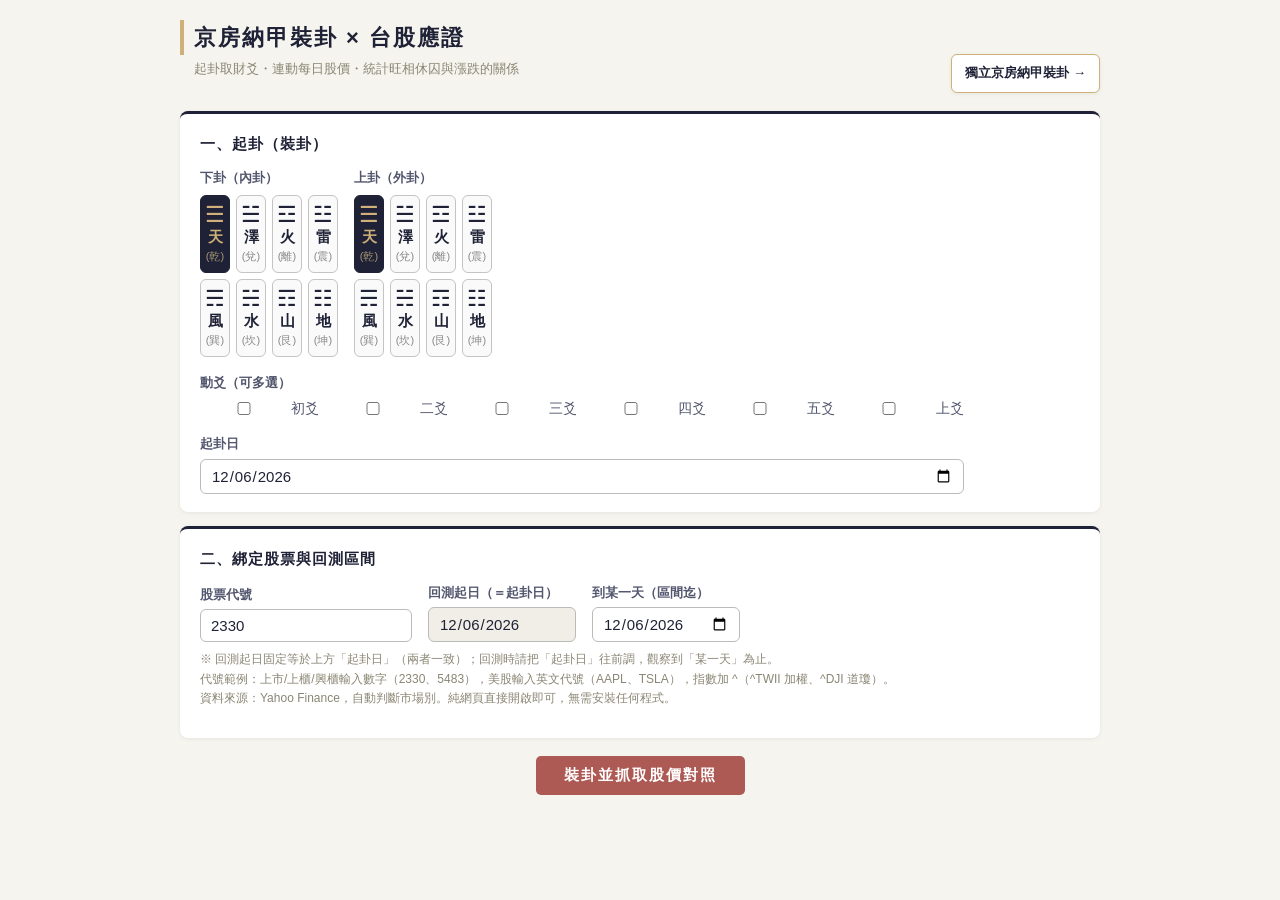
==== 易經股市應證.html @ 3197635f "Initial deploy: Najia casting and stock validation app" ====
<!DOCTYPE html>
<html lang="zh-Hant">
<head>
<meta charset="UTF-8">
<meta name="viewport" content="width=device-width, initial-scale=1.0">
<meta name="theme-color" content="#1f2236">
<title>京房納甲裝卦 × 台股應證</title>
<style>
  :root{
    --bg:#f5f4ee; --ink:#1f2236; --gold:#ceb078; --red:#ad5a55;
    --card:#fff; --muted:#8a8674; --line:#d8d2c0;
  }
  *{box-sizing:border-box;}
  body{margin:0;padding:20px;background:var(--bg);color:var(--ink);
    font-family:"Microsoft JhengHei","PingFang TC","Noto Sans TC",sans-serif;line-height:1.6;}
  .wrap{max-width:920px;margin:0 auto;}
  h1{font-size:22px;margin:0 0 4px;color:var(--ink);border-left:4px solid var(--gold);
    padding-left:10px;letter-spacing:2px;}
  .sub{color:var(--muted);font-size:13px;margin:0 0 18px;padding-left:14px;}
  .tool-nav{display:flex;justify-content:flex-end;margin:-44px 0 18px;}
  .tool-nav a{display:inline-block;padding:8px 13px;color:var(--ink);background:#fff;border:1px solid var(--gold);
    border-radius:6px;text-decoration:none;font-size:13px;font-weight:700;box-shadow:0 1px 4px #0001;}
  .tool-nav a:hover{background:#fff8e8;}
  .panel{background:var(--card);border-radius:8px;padding:18px 20px;margin:14px 0;
    box-shadow:0 1px 4px #0001;border-top:3px solid var(--ink);}
  .panel.result-card{border-top-color:var(--gold);}
  .panel h2{font-size:15px;margin:0 0 12px;color:var(--ink);font-weight:700;letter-spacing:1px;}
  .row{display:flex;flex-wrap:wrap;gap:16px;align-items:flex-end;}
  .field{display:flex;flex-direction:column;gap:4px;}
  .field label{font-size:13px;color:#52566e;font-weight:600;}
  select,input{font-size:15px;padding:7px 10px;border:1.5px solid #bbb;border-radius:6px;
    color:var(--ink);background:#fff;font-family:inherit;min-width:80px;}
  /* 八卦選擇格 */
  .trigram-grid{display:grid;grid-template-columns:repeat(4,1fr);gap:6px;max-width:300px;}
  .trigram-grid button{padding:8px 4px;cursor:pointer;border:1px solid #c4c4c4;background:#fafafa;
    border-radius:6px;color:var(--ink);min-height:64px;display:flex;flex-direction:column;
    align-items:center;justify-content:center;font-family:inherit;gap:2px;}
  .trigram-grid button .sym-big{font-size:22px;line-height:1;}
  .trigram-grid button .name-big{font-size:15px;font-weight:700;}
  .trigram-grid button .name-sub{font-size:11px;color:#888;}
  .trigram-grid button.active{background:var(--ink);color:var(--gold);border-color:var(--ink);}
  .trigram-grid button.active .name-sub{color:#a89773;}
  .grid-label{font-size:13px;color:#52566e;font-weight:600;margin:0 0 6px;}
  .yao-checks{display:flex;gap:10px;flex-wrap:wrap;}
  .yao-checks label{display:flex;align-items:center;gap:4px;font-size:14px;cursor:pointer;font-weight:400;}
  button.cast{margin-top:4px;padding:10px 28px;font-size:15px;background:var(--red);color:#fff;
    border:none;border-radius:5px;cursor:pointer;font-weight:700;letter-spacing:2px;}
  button.cast:hover{background:#8c4641;}
  button.cast:disabled{opacity:.5;cursor:wait;}
  .hint{font-size:12px;color:var(--muted);margin-top:8px;line-height:1.6;}
  #progress{font-size:13px;color:var(--red);margin:10px 0;min-height:20px;font-weight:600;}
  /* 卦盤干支橫幅 */
  .gz-banner{display:flex;flex-wrap:wrap;justify-content:center;gap:4px 14px;padding:8px 12px;
    margin:0 0 14px;background:#2a2e44;border-radius:6px;}
  .gz-col{font-size:15px;font-weight:700;color:#cfc9b8;}
  .gz-col small{font-size:10px;color:#9a958a;margin-left:1px;}
  .gz-col.gz-major{font-size:19px;color:#fff;}
  .gz-col.gz-major small{color:var(--gold);}
  .gz-kong{font-size:15px;font-weight:700;color:#ff9a9a;}
  .gz-kong b{color:#ff7676;font-size:18px;margin-left:3px;}
  /* 卦象標題 */
  .gua-title{margin-bottom:12px;color:var(--ink);padding:8px 12px;background:var(--bg);
    border-left:4px solid var(--red);border-radius:4px;}
  .gua-title .gname{font-size:20px;font-weight:700;}
  .gua-title .gua-zhi{font-size:18px;color:#888;margin:0 8px;}
  .gua-title .gmeta{font-size:13px;color:#888;margin-left:10px;font-weight:400;}
  table.gua .col-head td{font-size:11px;color:#aaa;font-weight:600;padding-bottom:2px;border-bottom:1px solid #eee;}
  /* 卦表 */
  table.gua{border-collapse:collapse;margin:0 auto;}
  table.gua td{padding:5px 8px;vertical-align:middle;font-size:14px;white-space:nowrap;text-align:center;}
  td.beast{font-size:13px;font-weight:600;}
  td.lq{font-weight:700;}
  td.gz .nj-stem{font-size:.72em;color:#888;font-weight:500;}
  td.kong-col{width:18px;color:#c00;font-size:12px;font-weight:bold;}
  td.bian-lq{color:#888;font-weight:600;font-size:13px;text-align:right;}
  td.bian-gz{color:#888;font-size:13px;text-align:left;border-right:1px dashed #ccc;padding-right:8px;}
  td.bian-gz .nj-stem{font-size:.72em;}
  td.yao-cell{position:relative;padding:0 10px 14px;}
  td.yao-cell svg{display:block;margin:0 auto;}
  .sy-label{position:absolute;left:0;right:0;bottom:0;height:13px;font-size:11px;line-height:13px;}
  .shi{color:#c00;font-weight:bold;} .ying{color:#06c;font-weight:bold;}
  .wealth-row td{background:#fff8e8;}
  td.fu{color:#999;font-size:12px;}
  .beast-青龍{color:#0a6b25;} .beast-朱雀{color:#b51f1f;} .beast-勾陳{color:#8a5e0e;}
  .beast-呈蛇{color:#5d228f;} .beast-白虎{color:#444;} .beast-玄武{color:#143075;}
  /* 財爻摘要 */
  .wealth-summary{margin:14px 0 0;padding:10px 14px;background:#fff8e8;border-left:5px solid var(--gold);
    border-radius:4px;font-size:14px;}
  .wealth-summary b{color:#8a5e0e;}
  /* 旺衰徽章（淺底） */
  .badge{display:inline-block;padding:1px 7px;border-radius:4px;font-size:12px;font-weight:600;}
  .b-旺{background:#e3f2e3;color:#1d7a36;} .b-相{background:#e4ecf6;color:#1f4e8a;}
  .b-休{background:#f6efda;color:#8a5e0e;} .b-囚{background:#f7e7d8;color:#b5631f;}
  .b-死{background:#f8e3e1;color:#b51f1f;}
  .up{color:#1d7a36;} .down{color:#b51f1f;}
  .legend{font-size:12px;color:var(--muted);margin-top:12px;line-height:1.9;}
  .stat-table{width:100%;border-collapse:collapse;font-size:14px;margin-top:6px;}
  .stat-table th,.stat-table td{padding:7px 6px;text-align:center;border-bottom:1px solid #eee;}
  .stat-table th{color:#8a5e0e;font-weight:700;font-size:12px;}
  .scroll{max-height:420px;overflow-y:auto;border:1px solid #eee;border-radius:8px;margin-top:6px;}
  .scroll table{width:100%;border-collapse:collapse;font-size:14px;}
  .scroll th,.scroll td{padding:6px;text-align:center;border-bottom:1px solid #f0f0f0;}
  .scroll th{position:sticky;top:0;background:#fff;color:#52566e;font-size:12px;}
  .note{font-size:12px;color:#999;margin-top:12px;line-height:1.6;}
  .hist-item{display:flex;align-items:center;gap:10px;padding:8px 10px;border:1px solid #eee;
    border-radius:6px;margin:6px 0;font-size:14px;}
  .hist-item:hover{background:#faf8f0;}
  .hist-item .hi-main{flex:1;cursor:pointer;}
  .hist-item .hi-main b{color:var(--ink);} .hist-item .hi-sub{color:#999;font-size:12px;}
  .hist-item .hi-del{color:#b51f1f;cursor:pointer;font-size:13px;border:none;background:none;padding:4px 8px;}
  .hist-item .hi-del:hover{text-decoration:underline;}
  @media(max-width:680px){.tool-nav{justify-content:flex-start;margin:-8px 0 16px;padding-left:14px;}}
</style>
</head>
<body>
<div class="wrap">
  <h1>京房納甲裝卦 × 台股應證</h1>
  <p class="sub">起卦取財爻・連動每日股價・統計旺相休囚與漲跌的關係</p>
  <nav class="tool-nav" aria-label="其他工具"><a href="najia/index.html">獨立京房納甲裝卦 →</a></nav>

  <div class="panel">
    <h2>一、起卦（裝卦）</h2>
    <div class="row" style="align-items:flex-start">
      <div>
        <div class="grid-label">下卦（內卦）</div>
        <div class="trigram-grid" id="gridLower"></div>
      </div>
      <div>
        <div class="grid-label">上卦（外卦）</div>
        <div class="trigram-grid" id="gridUpper"></div>
      </div>
      <div class="field">
        <label>動爻（可多選）</label>
        <div class="yao-checks" id="movingChecks"></div>
        <label style="margin-top:10px">起卦日</label>
        <input type="date" id="castDate">
      </div>
    </div>
  </div>

  <div class="panel">
    <h2>二、綁定股票與回測區間</h2>
    <div class="row">
      <div class="field"><label>股票代號</label>
        <input id="stockNo" value="2330" style="min-width:120px"></div>
      <div class="field"><label>回測起日（＝起卦日）</label>
        <input type="date" id="startDate" readonly style="background:#f0eee6"></div>
      <div class="field"><label>到某一天（區間迄）</label><input type="date" id="endDate"></div>
    </div>
    <p class="hint">※ 回測起日固定等於上方「起卦日」（兩者一致）；回測時請把「起卦日」往前調，觀察到「某一天」為止。<br>
       代號範例：上市/上櫃/興櫃輸入數字（2330、5483），美股輸入英文代號（AAPL、TSLA），指數加 ^（^TWII 加權、^DJI 道瓊）。<br>
       資料來源：Yahoo Finance，自動判斷市場別。純網頁直接開啟即可，無需安裝任何程式。</p>
  </div>

  <div class="row" style="justify-content:center;margin:6px 0 10px;">
    <button class="cast" id="goBtn" onclick="run()">裝卦並抓取股價對照</button>
  </div>
  <div id="progress"></div>

  <div class="panel" id="historyPanel" style="display:none">
    <h2>歷史記錄（本機儲存，可回頭查看多檔）</h2>
    <div id="historyList"></div>
  </div>

  <div id="result"></div>
</div>

<script>
/* ===================== 基礎資料 ===================== */
const STEMS=['甲','乙','丙','丁','戊','己','庚','辛','壬','癸'];
const BRANCHES=['子','丑','寅','卯','辰','巳','午','未','申','酉','戌','亥'];
const BRANCH_WX={子:'水',丑:'土',寅:'木',卯:'木',辰:'土',巳:'火',
  午:'火',未:'土',申:'金',酉:'金',戌:'土',亥:'水'};
const TRIGS=[
  {name:'乾',sym:'☰',label:'天'},{name:'兌',sym:'☱',label:'澤'},
  {name:'離',sym:'☲',label:'火'},{name:'震',sym:'☳',label:'雷'},
  {name:'巽',sym:'☴',label:'風'},{name:'坎',sym:'☵',label:'水'},
  {name:'艮',sym:'☶',label:'山'},{name:'坤',sym:'☷',label:'地'}];
const TRI={
  乾:{inner:['子','寅','辰'],outer:['午','申','戌'],iStem:'甲',oStem:'壬',lines:'111'},
  兌:{inner:['巳','卯','丑'],outer:['亥','酉','未'],iStem:'丁',oStem:'丁',lines:'110'},
  離:{inner:['卯','丑','亥'],outer:['酉','未','巳'],iStem:'己',oStem:'己',lines:'101'},
  震:{inner:['子','寅','辰'],outer:['午','申','戌'],iStem:'庚',oStem:'庚',lines:'100'},
  巽:{inner:['丑','亥','酉'],outer:['未','巳','卯'],iStem:'辛',oStem:'辛',lines:'011'},
  坎:{inner:['寅','辰','午'],outer:['申','戌','子'],iStem:'戊',oStem:'戊',lines:'010'},
  艮:{inner:['辰','午','申'],outer:['戌','子','寅'],iStem:'丙',oStem:'丙',lines:'001'},
  坤:{inner:['未','巳','卯'],outer:['丑','亥','酉'],iStem:'乙',oStem:'癸',lines:'000'},
};
const PALACE_WX={乾:'金',兌:'金',坤:'土',艮:'土',震:'木',巽:'木',坎:'水',離:'火'};
const PALACES={
  乾:[['乾','乾','乾為天'],['乾','巽','天風姤'],['乾','艮','天山遯'],['乾','坤','天地否'],
     ['巽','坤','風地觀'],['艮','坤','山地剝'],['離','坤','火地晉'],['離','乾','火天大有']],
  坎:[['坎','坎','坎為水'],['坎','兌','水澤節'],['坎','震','水雷屯'],['坎','離','水火既濟'],
     ['兌','離','澤火革'],['震','離','雷火豐'],['坤','離','地火明夷'],['坤','坎','地水師']],
  艮:[['艮','艮','艮為山'],['艮','離','山火賁'],['艮','乾','山天大畜'],['艮','兌','山澤損'],
     ['離','兌','火澤睽'],['乾','兌','天澤履'],['巽','兌','風澤中孚'],['巽','艮','風山漸']],
  震:[['震','震','震為雷'],['震','坤','雷地豫'],['震','坎','雷水解'],['震','巽','雷風恒'],
     ['坤','巽','地風升'],['坎','巽','水風井'],['兌','巽','澤風大過'],['兌','震','澤雷隨']],
  巽:[['巽','巽','巽為風'],['巽','乾','風天小畜'],['巽','離','風火家人'],['巽','震','風雷益'],
     ['乾','震','天雷無妄'],['離','震','火雷噬嗑'],['艮','震','山雷頤'],['艮','巽','山風蠱']],
  離:[['離','離','離為火'],['離','艮','火山旅'],['離','巽','火風鼎'],['離','坎','火水未濟'],
     ['艮','坎','山水蒙'],['巽','坎','風水渙'],['乾','坎','天水訟'],['乾','離','天火同人']],
  坤:[['坤','坤','坤為地'],['坤','震','地雷復'],['坤','兌','地澤臨'],['坤','乾','地天泰'],
     ['震','乾','雷天大壯'],['兌','乾','澤天夬'],['坎','乾','水天需'],['坎','坤','水地比']],
  兌:[['兌','兌','兌為澤'],['兌','坎','澤水困'],['兌','坤','澤地萃'],['兌','艮','澤山咸'],
     ['坎','艮','水山蹇'],['坤','艮','地山謙'],['震','艮','雷山小過'],['震','兌','雷澤歸妹']],
};
const SHIYING=[[6,3],[1,4],[2,5],[3,6],[4,1],[5,2],[4,1],[3,6]];
const POS_NAME=['本宮','一世','二世','三世','四世','五世','游魂','歸魂'];
const HEXLOOKUP={};
for(const p in PALACES) PALACES[p].forEach((h,i)=>{
  HEXLOOKUP[h[0]+h[1]]={name:h[2],palace:p,pos:i};});

/* ===================== 五行生剋 ===================== */
const SHENG={木:'火',火:'土',土:'金',金:'水',水:'木'};
const KE={木:'土',土:'水',水:'火',火:'金',金:'木'};
function liuqin(p,y){
  if(p===y)return'兄弟';if(SHENG[p]===y)return'子孫';if(SHENG[y]===p)return'父母';
  if(KE[p]===y)return'妻財';if(KE[y]===p)return'官鬼';}
function wangShuai(yWX,ling){
  if(yWX===ling)return'旺';if(SHENG[ling]===yWX)return'相';if(SHENG[yWX]===ling)return'休';
  if(KE[yWX]===ling)return'囚';if(KE[ling]===yWX)return'死';}
const MONTH_LING={寅:'木',卯:'木',巳:'火',午:'火',申:'金',酉:'金',
  亥:'水',子:'水',辰:'土',戌:'土',丑:'土',未:'土'};
const CHONG={子:'午',丑:'未',寅:'申',卯:'酉',辰:'戌',巳:'亥',
  午:'子',未:'丑',申:'寅',酉:'卯',戌:'辰',亥:'巳'};
const HE={子:'丑',丑:'子',寅:'亥',亥:'寅',卯:'戌',戌:'卯',
  辰:'酉',酉:'辰',巳:'申',申:'巳',午:'未',未:'午'};
function dayRelation(dayB,yaoB){
  const d=BRANCH_WX[dayB],y=BRANCH_WX[yaoB],a=[];
  if(dayB===yaoB)a.push('值日');
  if(CHONG[dayB]===yaoB)a.push('日沖');
  if(HE[dayB]===yaoB)a.push('日合');
  if(SHENG[d]===y)a.push('日生');
  else if(KE[d]===y)a.push('日剋');
  else if(d===y&&dayB!==yaoB)a.push('日比');
  return a.length?a.join('、'):'平';}
function dayCat(dayB,yaoB){
  if(CHONG[dayB]===yaoB)return'日沖';if(dayB===yaoB)return'值日';
  if(HE[dayB]===yaoB)return'日合';
  const d=BRANCH_WX[dayB],y=BRANCH_WX[yaoB];
  if(SHENG[d]===y)return'日生';if(KE[d]===y)return'日剋';
  if(d===y)return'日比';return'平';}

// 十二長生（水土同宮）
const ZS_STAGES=['長生','沐浴','冠帶','臨官','帝旺','衰','病','死','墓','絕','胎','養'];
const ZS_START={木:'亥',火:'寅',金:'巳',水:'申',土:'申'};
const ZS_ORDER=['長生','臨官','帝旺','冠帶','養','沐浴','胎','衰','病','死','墓','絕'];
const ZS_LEVEL={長生:'旺',臨官:'旺',帝旺:'旺',冠帶:'相',養:'相',
  沐浴:'休',胎:'休',衰:'囚',病:'囚',死:'死',墓:'死',絕:'死'};
function zhangsheng(wx,dayB){
  const L=BRANCHES.indexOf(ZS_START[wx]),B=BRANCHES.indexOf(dayB);
  return ZS_STAGES[((B-L)%12+12)%12];}

// 六神（依日干起）
const BEAST_ORDER=['青龍','朱雀','勾陳','呈蛇','白虎','玄武'];
const BEAST_START={甲:0,乙:0,丙:1,丁:1,戊:2,己:3,庚:4,辛:4,壬:5,癸:5};
function getBeasts(dayStem){const s=BEAST_START[dayStem],a=[];
  for(let i=0;i<6;i++)a.push(BEAST_ORDER[(s+i)%6]);return a;}
// 旬空（依日干支）
function getKong(dayStem,dayBranch){
  const s=STEMS.indexOf(dayStem),b=BRANCHES.indexOf(dayBranch);
  const head=(b-s+12)%12;
  return[BRANCHES[(head+10)%12],BRANCHES[(head+11)%12]];}

/* ===================== 干支曆 ===================== */
function jdnFromDate(y,m,d){const a=Math.floor((14-m)/12),yy=y+4800-a,mm=m+12*a-3;
  return d+Math.floor((153*mm+2)/5)+365*yy+Math.floor(yy/4)-Math.floor(yy/100)+Math.floor(yy/400)-32045;}
function dayGanzhi(y,m,d){let idx=((jdnFromDate(y,m,d)+49)%60+60)%60;
  return{stem:STEMS[idx%10],branch:BRANCHES[idx%12]};}
function monthBranchApprox(y,m,d){
  const cut=[6,4,6,5,6,6,7,8,8,8,7,7];
  let mb=m; if(d<cut[m-1])mb=m-1; if(mb<1)mb=12;
  const map={1:'丑',2:'寅',3:'卯',4:'辰',5:'巳',6:'午',7:'未',8:'申',9:'酉',10:'戌',11:'亥',12:'子'};
  return map[mb];}

/* ===================== 裝卦核心 ===================== */
function buildHex(upper,lower){
  const data=HEXLOOKUP[upper+lower],palaceWX=PALACE_WX[data.palace];
  const[shi,ying]=SHIYING[data.pos];
  const li=TRI[lower],ui=TRI[upper],yaos=[];
  for(let i=0;i<6;i++){
    let branch,stem,yang;
    if(i<3){branch=li.inner[i];stem=li.iStem;yang=li.lines[i]==='1';}
    else{branch=ui.outer[i-3];stem=ui.oStem;yang=ui.lines[i-3]==='1';}
    const wx=BRANCH_WX[branch];
    yaos.push({pos:i+1,yang,stem,branch,wx,liuqin:liuqin(palaceWX,wx),
      shi:(i+1===shi),ying:(i+1===ying)});}
  return{name:data.name,palace:data.palace,palaceWX,posName:POS_NAME[data.pos],
    shi,ying,upper,lower,yaos};}
function buildFu(hex){
  const present=new Set(hex.yaos.map(y=>y.liuqin));
  const missing=['兄弟','子孫','父母','妻財','官鬼'].filter(x=>!present.has(x));
  if(!missing.length)return{};
  const pure=buildHex(hex.palace,hex.palace),fu={};
  missing.forEach(mq=>{const y=pure.yaos.find(yy=>yy.liuqin===mq);
    if(y)fu[y.pos]={liuqin:mq,branch:y.branch,stem:y.stem,wx:y.wx};});
  return fu;}
function findTri(lines){for(const t in TRI)if(TRI[t].lines===lines)return t;}
function changedHex(upper,lower,moving){
  if(!moving.length)return null;
  let ll=TRI[lower].lines.split(''),ul=TRI[upper].lines.split('');
  moving.forEach(i=>{if(i<3)ll[i]=ll[i]==='1'?'0':'1';else ul[i-3]=ul[i-3]==='1'?'0':'1';});
  return buildHex(findTri(ul.join('')),findTri(ll.join('')));}
function getWealth(hex,fu){
  const v=hex.yaos.filter(y=>y.liuqin==='妻財');
  if(v.length)return{...v[0],hidden:false};
  const f=Object.values(fu).find(x=>x.liuqin==='妻財');
  if(f)return{...f,hidden:true};
  return null;}

/* ===================== 爻圖（SVG，比照來源） ===================== */
function renderYao(isYang,isMoving){
  const w=84,h=20,yc=10;
  let s=`<svg viewBox="0 0 ${w} ${h}" width="${w}" height="${h}" style="overflow:visible">`;
  if(isYang){
    s+=`<rect x="0" y="${yc-4}" width="${w}" height="8" fill="#1f2236"/>`;
    if(isMoving)s+=`<circle cx="${w/2}" cy="${yc}" r="8.5" fill="none" stroke="#d11" stroke-width="2.6"/>`;
  }else{
    const gw=w*0.42;
    s+=`<rect x="0" y="${yc-4}" width="${gw}" height="8" fill="#1f2236"/>`;
    s+=`<rect x="${w-gw}" y="${yc-4}" width="${gw}" height="8" fill="#1f2236"/>`;
    if(isMoving){const cx=w/2,r=8;
      s+=`<line x1="${cx-r}" y1="${yc-r}" x2="${cx+r}" y2="${yc+r}" stroke="#d11" stroke-width="3" stroke-linecap="round"/>`;
      s+=`<line x1="${cx+r}" y1="${yc-r}" x2="${cx-r}" y2="${yc+r}" stroke="#d11" stroke-width="3" stroke-linecap="round"/>`;}
  }
  return s+`</svg>`;}

function renderHexTable(hex,moving,fu,bian,dayStem,kong){
  const beasts=dayStem?getBeasts(dayStem):null;
  let html=`<table class="gua">`;
  html+=`<tr class="col-head">${bian?'<td colspan="2">化出</td>':''}
    <td>六親</td><td>納甲</td>${kong?'<td></td>':''}<td>本卦</td>${beasts?'<td>六獸</td>':''}</tr>`;
  for(let i=5;i>=0;i--){
    const y=hex.yaos[i],mv=moving.includes(i),isW=y.liuqin==='妻財';
    const shiy=y.shi?'<span class="shi">世</span>':(y.ying?'<span class="ying">應</span>':'');
    const bianCell=bian?(mv
      ?`<td class="bian-lq">${bian.yaos[i].liuqin}</td><td class="bian-gz"><span class="nj-stem">${bian.yaos[i].stem}</span>${bian.yaos[i].branch}</td>`
      :`<td class="bian-lq"></td><td class="bian-gz"></td>`):'';
    const kongCell=kong?`<td class="kong-col">${kong.includes(y.branch)?'空':''}</td>`:'';
    const beastCell=beasts?`<td class="beast beast-${beasts[i]}">${beasts[i]}</td>`:'';
    html+=`<tr class="${isW?'wealth-row':''}">
      ${bianCell}
      <td class="lq">${y.liuqin}${isW?'💰':''}</td>
      <td class="gz"><span class="nj-stem">${y.stem}</span>${y.branch}<small style="color:#aaa">${y.wx}</small></td>
      ${kongCell}
      <td class="yao-cell">${renderYao(y.yang,mv)}<div class="sy-label">${shiy}</div></td>
      ${beastCell}
    </tr>`;}
  return html+`</table>`;}

/* ===================== Yahoo Finance 抓取（上市/上櫃/興櫃/美股） ===================== */
// 純前端透過公用 CORS 代理鏈（自動容錯），雙擊 HTML 即可，不需本機伺服器
const PROXIES=[
  u=>'https://corsproxy.io/?url='+encodeURIComponent(u),
  u=>'https://api.codetabs.com/v1/proxy/?quest='+encodeURIComponent(u),
  u=>'https://api.allorigins.win/raw?url='+encodeURIComponent(u),
];
async function fetchJSON(url){
  let lastErr;
  for(const make of PROXIES){
    try{
      const r=await fetch(make(url));
      const t=await r.text();
      // 代理層忙線／回 HTML → 換下一個代理；Yahoo 本身的 404 仍是合法 JSON，直接收下交上層判斷
      if(t.includes('Too Many Requests')||t.trim().startsWith('<'))throw new Error('proxy busy');
      return JSON.parse(t);
    }catch(e){lastErr=e;}
  }
  throw lastErr||new Error('fetch failed');
}
const MARKET_LABEL={Taiwan:'上市','Taipei Exchange':'上櫃'};
// 抓單一 Yahoo 代號的日線，並算每日漲跌幅
async function fetchYahoo(sym,sd,ed){
  const p1=Math.floor(sd.getTime()/1000)-16*86400; // 提前取基準算漲跌幅
  const p2=Math.floor(ed.getTime()/1000)+2*86400;
  const url=`https://query1.finance.yahoo.com/v8/finance/chart/${sym}?period1=${p1}&period2=${p2}&interval=1d`;
  const j=await fetchJSON(url);
  const res=j.chart&&j.chart.result&&j.chart.result[0];
  if(!res||!res.timestamp)return null;
  const off=res.meta.gmtoffset||0, q=res.indicators.quote[0];
  const arr=[];
  for(let i=0;i<res.timestamp.length;i++){
    const c=q.close[i]; if(c==null)continue;
    const d=new Date((res.timestamp[i]+off)*1000);
    arr.push({y:d.getUTCFullYear(),m:d.getUTCMonth()+1,d:d.getUTCDate(),close:c});
  }
  for(let i=0;i<arr.length;i++){
    const prev=i>0?arr[i-1].close:null;
    arr[i].change=prev?arr[i].close-prev:0;
    arr[i].pct=prev?(arr[i].close-prev)/prev*100:0;
  }
  const fx=res.meta.fullExchangeName||'';
  const market=MARKET_LABEL[fx]||fx||'股市';
  return{rows:arr,market,sym,currency:res.meta.currency||''};
}
// 解析使用者輸入的代號 → 自動嘗試台股/美股形式
async function detectMarket(code,sd,ed){
  code=code.trim().toUpperCase();
  let variants;
  if(/^\d+[A-Z]?$/.test(code))variants=[code+'.TW',code+'.TWO']; // 純數字：先上市再上櫃/興櫃
  else variants=[code]; // 已含後綴、指數(^)、或美股代號
  for(const v of variants){
    let r=null; try{r=await fetchYahoo(v,sd,ed);}catch(e){r=null;}
    if(r&&r.rows.length)return r;
  }
  return null;
}

/* ===================== 圖表 ===================== */
const LV_COLOR={旺:'#2e8b57',相:'#3a6ea5',休:'#c79a3a',囚:'#cf7a3a',死:'#c0504d'};
function renderChart(rows){
  if(rows.length<2)return'';
  const W=920,H=440,padL=56,padR=18,padT=24,padB=52;
  const plotW=W-padL-padR,plotH=H-padT-padB;
  const closes=rows.map(r=>r.close);
  let mn=Math.min(...closes),mx=Math.max(...closes);
  const pad=(mx-mn)*0.08||1;mn-=pad;mx+=pad;
  const n=rows.length,bw=plotW/n;
  const X=i=>padL+(n<=1?0:i/(n-1)*plotW);
  const Y=c=>padT+(mx-c)/(mx-mn)*plotH;
  const top=padT,bot=padT+plotH;
  // 以「月令旺相休囚」分段為主（整片背景＋月支標籤），日辰為輔（圓點）
  let bands='',i=0;
  while(i<n){
    let j=i;while(j+1<n&&rows[j+1].mb===rows[i].mb)j++;
    const x0=X(i)-bw/2,x1=X(j)+bw/2,cx=(x0+x1)/2,ws=rows[i].ws,mb=rows[i].mb;
    bands+=`<rect x="${x0.toFixed(1)}" y="${top}" width="${(x1-x0).toFixed(1)}"
      height="${plotH.toFixed(1)}" fill="${LV_COLOR[ws]}" opacity="0.15"/>
      <line x1="${x0.toFixed(1)}" y1="${top}" x2="${x0.toFixed(1)}" y2="${bot}" stroke="#d9d2bd" stroke-dasharray="2 2"/>
      <rect x="${(cx-26).toFixed(1)}" y="${top+2}" width="52" height="21" rx="5" fill="${LV_COLOR[ws]}"/>
      <text x="${cx.toFixed(1)}" y="${top+16}" text-anchor="middle" font-size="12.5"
      font-weight="700" fill="#fff">${mb}月·${ws}</text>`;
    i=j+1;}
  const yticks=[mx,(mx*3+mn)/4,(mx+mn)/2,(mx+mn*3)/4,mn].map(v=>
    `<line x1="${padL}" y1="${Y(v).toFixed(1)}" x2="${W-padR}" y2="${Y(v).toFixed(1)}"
     stroke="#eee" stroke-dasharray="3 3"/>
     <text x="${padL-8}" y="${(Y(v)+4).toFixed(1)}" text-anchor="end" font-size="11"
     fill="#8a8674">${v.toFixed(0)}</text>`).join('');
  const pts=rows.map((r,k)=>`${X(k).toFixed(1)},${Y(r.close).toFixed(1)}`).join(' ');
  let dots='';
  rows.forEach((r,k)=>{dots+=`<circle cx="${X(k).toFixed(1)}" cy="${Y(r.close).toFixed(1)}"
    r="4" fill="${LV_COLOR[ZS_LEVEL[r.ls]]}" stroke="#fff" stroke-width="1.1">
    <title>${r.y}/${r.m}/${r.d} ${r.dayS}${r.dayB}　長生:${r.ls}　月令:${r.ws}　收${r.close} ${r.pct>=0?'+':''}${r.pct.toFixed(2)}%</title></circle>`;});
  const idxs=[...new Set([0,Math.floor(n/4),Math.floor(n/2),Math.floor(n*3/4),n-1])];
  const xticks=idxs.map(k=>{const r=rows[k];
    return`<text x="${X(k).toFixed(1)}" y="${bot+22}" text-anchor="middle" font-size="11"
      fill="#8a8674">${String(r.m).padStart(2,'0')}/${String(r.d).padStart(2,'0')}</text>`;}).join('');
  return`<svg viewBox="0 0 ${W} ${H}" style="width:100%;height:auto;display:block">
    ${bands}${yticks}
    <polyline points="${pts}" fill="none" stroke="#ad5a55" stroke-width="2.2" stroke-linejoin="round"/>
    ${dots}
    <line x1="${padL}" y1="${bot}" x2="${W-padR}" y2="${bot}" stroke="#ccc"/>${xticks}
  </svg>
  <div class="legend"><b style="color:#8a5e0e">主：月令旺相休囚</b>（背景色塊依月分段，標「月支·旺衰」）　|
    <b style="color:#8a5e0e">輔：日辰十二長生</b>（線上每日圓點）<br>
    <span class="badge b-旺">旺　長生臨官帝旺</span>
    <span class="badge b-相">相　冠帶養</span>
    <span class="badge b-休">休　沐浴胎</span>
    <span class="badge b-囚">囚　衰病</span>
    <span class="badge b-死">死　死墓絕</span>
    　滑鼠移到圓點看當日詳情</div>`;}

function aggregate(rows,keyFn){
  const g={};rows.forEach(r=>{const k=keyFn(r);(g[k]=g[k]||[]).push(r.pct);});
  return Object.entries(g).map(([k,arr])=>{const n=arr.length,avg=arr.reduce((a,b)=>a+b,0)/n;
    return{k,n,avg,upRate:arr.filter(x=>x>0).length/n*100};});}
function statTable(title,stats,order){
  stats.sort((a,b)=>order?order.indexOf(a.k)-order.indexOf(b.k):b.avg-a.avg);
  const rows=stats.map(s=>`<tr><td>${s.k}</td><td>${s.n}</td>
    <td class="${s.avg>=0?'up':'down'}">${s.avg>=0?'+':''}${s.avg.toFixed(2)}%</td>
    <td>${s.upRate.toFixed(0)}%</td></tr>`).join('');
  return`<h2 style="margin-top:18px">${title}</h2>
    <table class="stat-table"><tr><th>分類</th><th>樣本天數</th><th>平均漲跌幅</th><th>上漲比例</th></tr>
    ${rows}</table>`;}

/* ===================== UI ===================== */
let selLower='乾',selUpper='乾';
function initGrid(id,isLower){
  const g=document.getElementById(id);
  TRIGS.forEach(t=>{const b=document.createElement('button');
    b.innerHTML=`<span class="sym-big">${t.sym}</span><span class="name-big">${t.label}</span><span class="name-sub">(${t.name})</span>`;
    b.dataset.name=t.name;
    if((isLower?selLower:selUpper)===t.name)b.classList.add('active');
    b.onclick=()=>{if(isLower)selLower=t.name;else selUpper=t.name;
      g.querySelectorAll('button').forEach(x=>x.classList.toggle('active',x.dataset.name===t.name));};
    g.appendChild(b);});}
function initUI(){
  initGrid('gridLower',true);initGrid('gridUpper',false);
  const mc=document.getElementById('movingChecks');
  ['初','二','三','四','五','上'].forEach((n,i)=>mc.insertAdjacentHTML('beforeend',
    `<label><input type="checkbox" id="mv${i}" value="${i}">${n}爻</label>`));
  const today=new Date().toISOString().slice(0,10);
  document.getElementById('castDate').value=today;
  document.getElementById('startDate').value=today;
  document.getElementById('endDate').value=today;
  // 起卦日與區間起同步
  document.getElementById('castDate').addEventListener('change',e=>{
    document.getElementById('startDate').value=e.target.value;});
}

/* ===================== 卦盤渲染（化出內聯同一表） ===================== */
function hexPanelHTML(rec){
  const[cy,cm,cd]=rec.castDate.split('-').map(Number);
  const castGZ=dayGanzhi(cy,cm,cd), kong=getKong(castGZ.stem,castGZ.branch);
  const hex=buildHex(rec.upper,rec.lower), fu=buildFu(hex);
  const bian=changedHex(rec.upper,rec.lower,rec.moving), wealth=rec.wealth;
  let head=`<div class="panel result-card">
    <div class="gz-banner">
      <span class="gz-col gz-major">${castGZ.stem}${castGZ.branch}<small>日</small></span>
      <span class="gz-kong">旬空<b>${kong.join('')}</b></span>
    </div>
    <div class="gua-title"><span class="gname">${hex.name}</span>${bian?`<span class="gua-zhi">之</span><span class="gname">${bian.name}</span>`:''}
      <span class="gmeta">${hex.palace}宮${hex.palaceWX}・${hex.posName}卦　起卦日 ${rec.castDate}</span></div>
    ${renderHexTable(hex,rec.moving,fu,bian,castGZ.stem,kong)}`;
  if(wealth)head+=`<div class="wealth-summary"><b>財爻</b>：${wealth.stem}${wealth.branch}
    （五行<b>${wealth.wx}</b>）${wealth.hidden?'　<span style="color:#999">※財不上卦，取伏神</span>':''}
    <br>下方逐日對照即以此財爻地支，配當日月令、日辰判旺衰與十二長生。</div>`;
  else head+=`<div class="wealth-summary"><b>此卦無財爻可取</b>，無法做財爻對照。</div>`;
  head+=`<div class="note">六獸依日干起，旬空依日干支推；化出爻列於同一表內（動爻才有）。動爻：紅圈＝老陽、紅×＝老陰。</div></div>`;
  return head;
}
function stockPanelsHTML(rec){
  const rows=rec.rows, wealth=rec.wealth, stockNo=rec.stock, market=rec.market;
  if(!rows.length)return'';
  const chart=`<div class="panel result-card"><h2>股價曲線 × 日月旺相</h2>
    <p class="hint">${stockNo}（${market}）　財爻 ${wealth.stem}${wealth.branch}（${wealth.wx}）　${rows.length} 個交易日　${rec.castDate}~${rec.endDate}</p>
    ${renderChart(rows)}</div>`;
  const stats=`<div class="panel result-card"><h2>統計：財爻狀態 vs 漲跌</h2>
    <p class="hint">樣本：${stockNo}，${rows.length} 個交易日（財爻 ${wealth.stem}${wealth.branch}・${wealth.wx}）</p>
    ${statTable('① 依月令旺相休囚死',aggregate(rows,r=>r.ws),['旺','相','休','囚','死'])}
    ${statTable('② 依日辰對財爻關係',aggregate(rows,r=>r.dcat),['值日','日合','日生','日比','日沖','日剋','平'])}
    ${statTable('③ 依日辰十二長生（每日變動）',aggregate(rows,r=>r.ls),ZS_ORDER)}
    <p class="hint">旺相休囚依月令（整月固定）；逐日變動的是日辰關係與十二長生。樣本越多越有參考性。</p></div>`;
  let detail=`<div class="panel result-card"><h2>逐日對照明細</h2><div class="scroll"><table>
    <tr><th>日期</th><th>日干支</th><th>月令旺衰</th><th>日辰長生</th><th>日辰關係</th><th>收盤</th><th>漲跌幅</th></tr>`;
  rows.slice().reverse().forEach(r=>{detail+=`<tr>
    <td>${r.y}/${String(r.m).padStart(2,'0')}/${String(r.d).padStart(2,'0')}</td>
    <td>${r.dayS}${r.dayB}</td>
    <td><span class="badge b-${r.ws}">${r.ws}</span></td>
    <td><span class="badge b-${ZS_LEVEL[r.ls]}">${r.ls}</span></td>
    <td style="color:#888">${r.drel}</td>
    <td>${r.close.toFixed(2)}</td>
    <td class="${r.pct>=0?'up':'down'}">${r.pct>=0?'+':''}${r.pct.toFixed(2)}%</td></tr>`;});
  detail+='</table></div></div>';
  return chart+stats+detail;
}
function renderAll(rec){
  document.getElementById('result').innerHTML=hexPanelHTML(rec)+stockPanelsHTML(rec);
}

/* ===================== 歷史記錄（localStorage） ===================== */
const LS_KEY='iching_stock_records';
function loadRecords(){try{return JSON.parse(localStorage.getItem(LS_KEY))||[];}catch(e){return[];}}
function saveRecords(a){try{localStorage.setItem(LS_KEY,JSON.stringify(a));}catch(e){}}
function saveRecord(rec){const a=loadRecords();a.unshift(rec);if(a.length>50)a.length=50;saveRecords(a);renderHistory();}
function delRecord(ts){if(!confirm('刪除此筆記錄？'))return;saveRecords(loadRecords().filter(r=>r.ts!==ts));renderHistory();}
function loadRecordByTs(ts){const r=loadRecords().find(x=>x.ts===ts);
  if(r){renderAll(r);document.getElementById('result').scrollIntoView({behavior:'smooth'});}}
function renderHistory(){
  const a=loadRecords(), p=document.getElementById('historyPanel');
  if(!a.length){p.style.display='none';return;}
  p.style.display='';
  document.getElementById('historyList').innerHTML=a.map(r=>{
    const hex=buildHex(r.upper,r.lower);
    const up=r.rows.length?(r.rows.filter(x=>x.pct>0).length/r.rows.length*100).toFixed(0):'-';
    return`<div class="hist-item">
      <div class="hi-main" onclick="loadRecordByTs(${r.ts})">
        <b>${r.stock}（${r.market}）${hex.name}</b>
        <span class="hi-sub">　財${r.wealth.stem}${r.wealth.branch}　${r.castDate}~${r.endDate}　${r.rows.length}日　收紅${up}%</span>
      </div>
      <button class="hi-del" onclick="delRecord(${r.ts})">刪除</button>
    </div>`;}).join('');
}

/* ===================== 主流程 ===================== */
async function run(){
  const btn=document.getElementById('goBtn'),prog=document.getElementById('progress');
  const upper=selUpper,lower=selLower;
  const moving=[];for(let i=0;i<6;i++)if(document.getElementById('mv'+i).checked)moving.push(i);
  const stockNo=document.getElementById('stockNo').value.trim();
  const cv=document.getElementById('castDate').value, ev=document.getElementById('endDate').value;
  if(!cv||!ev){prog.textContent='請選擇起卦日與到某一天。';return;}
  const sd=new Date(cv+'T00:00:00'), ed=new Date(ev+'T00:00:00');
  if(sd>ed){prog.textContent='起卦日不能晚於迄日。';return;}

  const hex=buildHex(upper,lower);
  const wealth=getWealth(hex,buildFu(hex));
  // 先顯示卦盤
  const baseRec={ts:Date.now(),stock:stockNo,market:'',upper,lower,moving,
    castDate:cv,endDate:ev,rows:[],wealth};
  document.getElementById('result').innerHTML=hexPanelHTML(baseRec);
  if(!wealth)return;

  // 抓股價（Yahoo 單一請求，涵蓋上市/上櫃/興櫃/美股）
  btn.disabled=true; prog.textContent=`抓取 ${stockNo} 股價中…`;
  let det;try{det=await detectMarket(stockNo,sd,ed);}catch(e){det=null;}
  btn.disabled=false;
  if(!det){prog.innerHTML='查無此代號資料。請確認：台股輸入數字（如 2330、5483），美股輸入代號（如 AAPL），指數加 ^（如 ^TWII）。';return;}
  prog.textContent='';
  let all=det.rows.filter(r=>{const t=new Date(r.y,r.m-1,r.d);return t>=sd&&t<=ed;});
  if(!all.length){prog.textContent='此區間內查無交易資料（可能起卦日為未來或非交易日）。';return;}

  const rows=all.map(r=>{
    const mb=monthBranchApprox(r.y,r.m,r.d), ling=MONTH_LING[mb];
    const dg=dayGanzhi(r.y,r.m,r.d);
    return{...r,mb,ws:wangShuai(wealth.wx,ling),dcat:dayCat(dg.branch,wealth.branch),
      drel:dayRelation(dg.branch,wealth.branch),ls:zhangsheng(wealth.wx,dg.branch),
      dayB:dg.branch,dayS:dg.stem};});

  const rec={...baseRec,stock:det.sym,market:det.market,rows};
  renderAll(rec);
  saveRecord(rec);
}

initUI();
renderHistory();
</script>
</body>
</html>
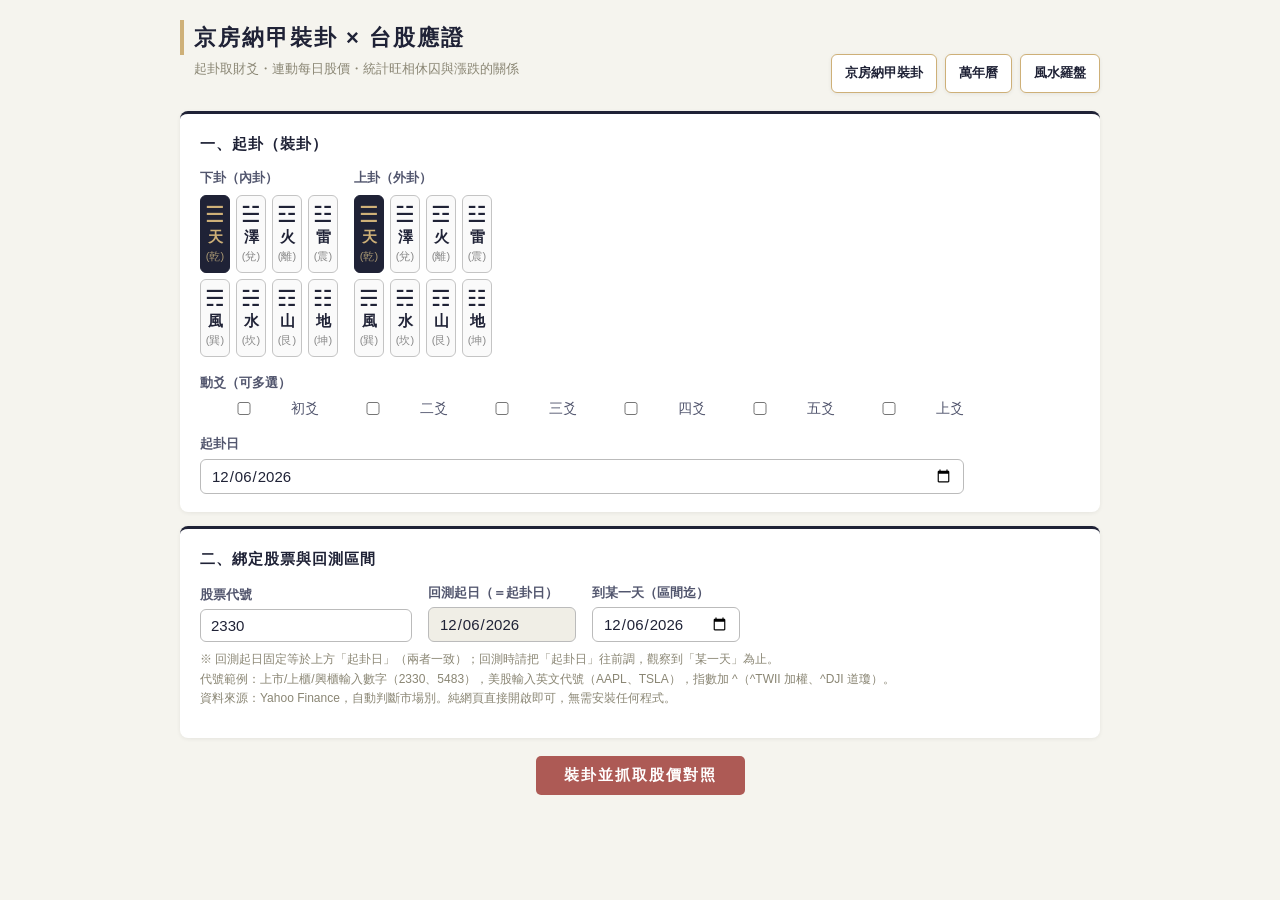
==== commit d97a77cf: "Add calendar and feng shui compass tools" ====
--- a/易經股市應證.html
+++ b/易經股市應證.html
@@ -17,7 +17,7 @@
   h1{font-size:22px;margin:0 0 4px;color:var(--ink);border-left:4px solid var(--gold);
     padding-left:10px;letter-spacing:2px;}
   .sub{color:var(--muted);font-size:13px;margin:0 0 18px;padding-left:14px;}
-  .tool-nav{display:flex;justify-content:flex-end;margin:-44px 0 18px;}
+  .tool-nav{display:flex;flex-wrap:wrap;justify-content:flex-end;gap:8px;margin:-44px 0 18px;}
   .tool-nav a{display:inline-block;padding:8px 13px;color:var(--ink);background:#fff;border:1px solid var(--gold);
     border-radius:6px;text-decoration:none;font-size:13px;font-weight:700;box-shadow:0 1px 4px #0001;}
   .tool-nav a:hover{background:#fff8e8;}
@@ -116,7 +116,11 @@
 <div class="wrap">
   <h1>京房納甲裝卦 × 台股應證</h1>
   <p class="sub">起卦取財爻・連動每日股價・統計旺相休囚與漲跌的關係</p>
-  <nav class="tool-nav" aria-label="其他工具"><a href="najia/index.html">獨立京房納甲裝卦 →</a></nav>
+  <nav class="tool-nav" aria-label="其他工具">
+    <a href="najia/index.html">京房納甲裝卦</a>
+    <a href="najia/calendar.html">萬年曆</a>
+    <a href="najia/fengshui-compass.html">風水羅盤</a>
+  </nav>
 
   <div class="panel">
     <h2>一、起卦（裝卦）</h2>
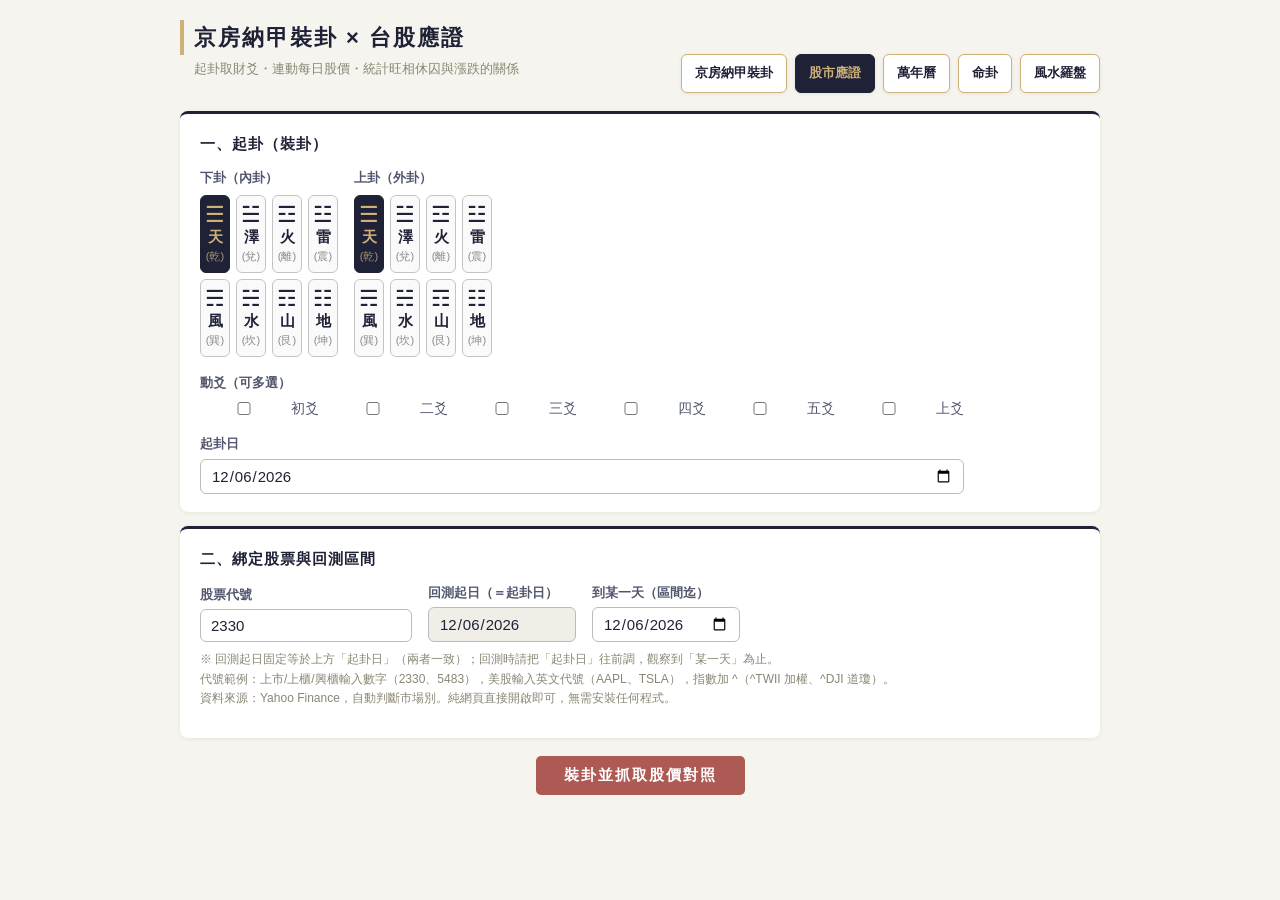
==== commit 14d6e1e2: "Add lunar birth life hexagram tool" ====
--- a/易經股市應證.html
+++ b/易經股市應證.html
@@ -21,6 +21,7 @@
   .tool-nav a{display:inline-block;padding:8px 13px;color:var(--ink);background:#fff;border:1px solid var(--gold);
     border-radius:6px;text-decoration:none;font-size:13px;font-weight:700;box-shadow:0 1px 4px #0001;}
   .tool-nav a:hover{background:#fff8e8;}
+  .tool-nav a[aria-current="page"]{color:var(--gold);background:var(--ink);border-color:var(--ink);}
   .panel{background:var(--card);border-radius:8px;padding:18px 20px;margin:14px 0;
     box-shadow:0 1px 4px #0001;border-top:3px solid var(--ink);}
   .panel.result-card{border-top-color:var(--gold);}
@@ -116,9 +117,11 @@
 <div class="wrap">
   <h1>京房納甲裝卦 × 台股應證</h1>
   <p class="sub">起卦取財爻・連動每日股價・統計旺相休囚與漲跌的關係</p>
-  <nav class="tool-nav" aria-label="其他工具">
+  <nav class="tool-nav" aria-label="主要功能">
     <a href="najia/index.html">京房納甲裝卦</a>
+    <a href="易經股市應證.html" aria-current="page">股市應證</a>
     <a href="najia/calendar.html">萬年曆</a>
+    <a href="najia/life-hexagram.html">命卦</a>
     <a href="najia/fengshui-compass.html">風水羅盤</a>
   </nav>
 
